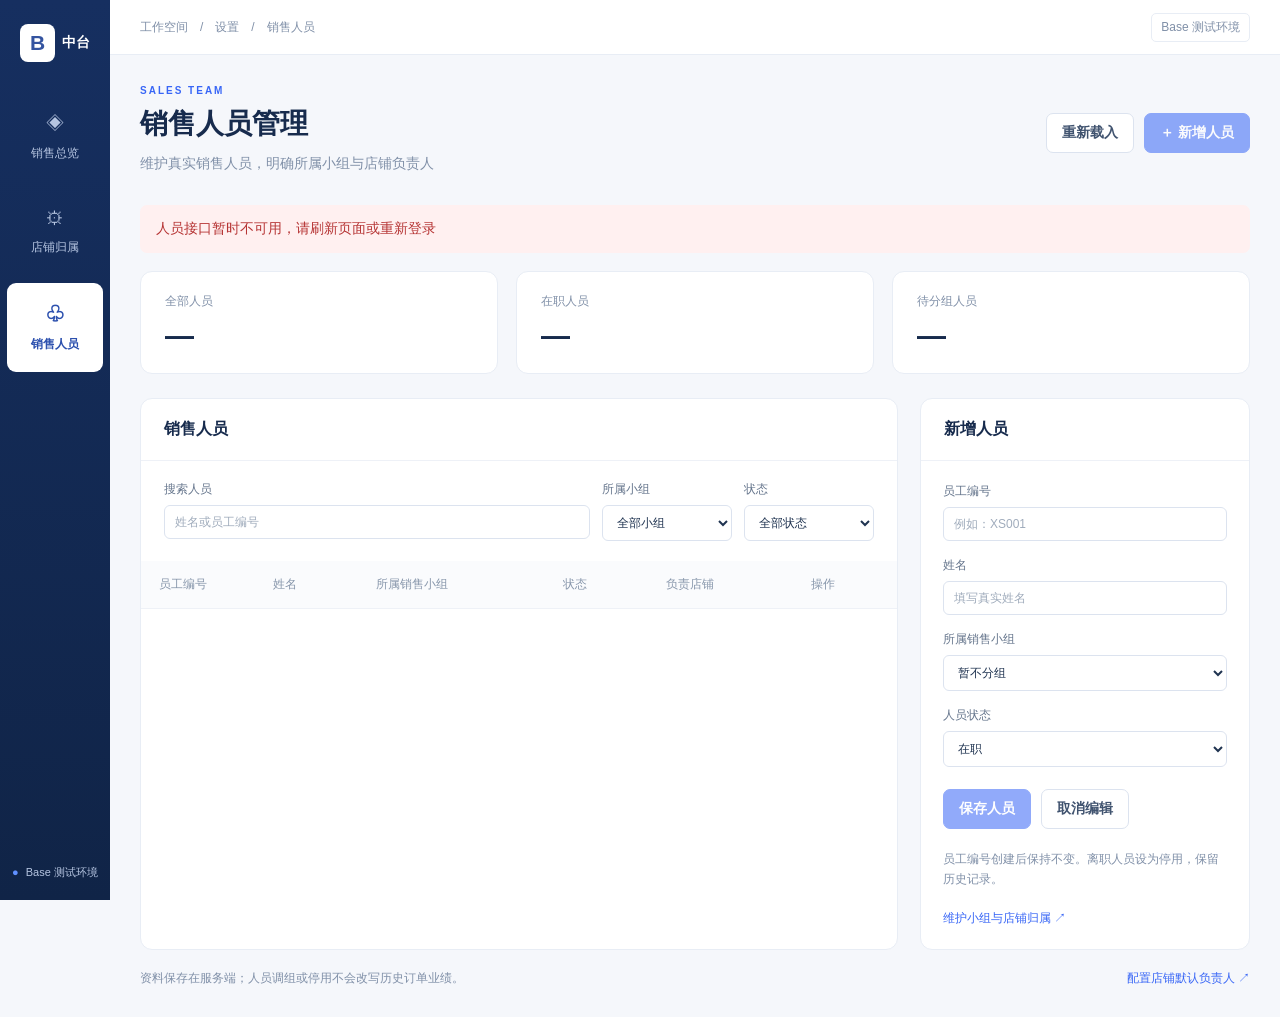
==== app/hosted/people-settings.html @ f9e73189 "Add sales people management and default shop owners" ====
<!doctype html><html lang="zh-CN"><head><meta charset="utf-8"><meta name="viewport" content="width=device-width,initial-scale=1"><title>销售人员管理 · 数据中台</title><style>
:root{font-family:Inter,-apple-system,BlinkMacSystemFont,'Segoe UI','PingFang SC','Microsoft YaHei',sans-serif;color:#172b4d;background:#f5f7fb;font-size:14px}*{box-sizing:border-box}body{margin:0}button,input,select{font:inherit}button,a,input,select{outline-offset:3px}button{cursor:pointer}button:disabled{cursor:default;opacity:.55}a{text-decoration:none;color:inherit}.sidebar{width:110px;position:fixed;inset:0 auto 0 0;background:linear-gradient(#162f60,#102447);color:#b6c5e1;padding:24px 7px}.brand{display:flex;align-items:center;gap:7px;color:#fff;font-weight:700;justify-content:center;margin-bottom:30px}.brand b{background:#fff;color:#3454a0;padding:7px 10px;border-radius:8px;font-size:21px}.nav{display:flex;flex-direction:column;align-items:center;gap:10px;padding:19px 3px;border-radius:9px;font-size:12px;margin-bottom:8px}.nav i{font-style:normal;font-size:18px}.nav.active{background:white;color:#2c50ae;font-weight:600}.side-foot{position:absolute;bottom:20px;font-size:11px;text-align:center;width:96px}.side-foot:before{content:'●';color:#6090ff;margin-right:7px}main{margin-left:110px}header{height:55px;display:flex;align-items:center;justify-content:space-between;background:white;border-bottom:1px solid #e8edf5;padding:0 30px;color:#8090a8;font-size:12px}header span{border:1px solid #e8edf5;border-radius:5px;padding:5px 9px}.content{max-width:1700px;margin:auto;padding:30px}.heading{display:flex;justify-content:space-between;align-items:center;gap:20px;margin-bottom:25px}.eyebrow{font-size:10px;letter-spacing:2px;color:#3866f6;font-weight:700}h1{font-size:28px;margin:9px 0}p{color:#8090a8;line-height:1.65;margin:5px 0}button,.btn{border:1px solid #dce3ef;border-radius:7px;background:white;padding:10px 15px;color:#40536f;font-weight:600}.primary{background:#3866f6;border-color:#3866f6;color:#fff}.actions{display:flex;gap:10px;align-items:center;flex-wrap:wrap}.stats{display:grid;grid-template-columns:repeat(3,1fr);gap:18px;margin-bottom:24px}.stat{background:white;border:1px solid #e8edf5;border-radius:12px;padding:20px 24px}.stat span{color:#8090a8;font-size:12px}.stat strong{display:block;font-size:29px;margin-top:10px}.layout{display:grid;grid-template-columns:minmax(0,1fr) 290px;gap:22px}.panel{background:white;border:1px solid #e8edf5;border-radius:12px;overflow:hidden}.panel-head{padding:20px 23px;border-bottom:1px solid #eef1f7;display:flex;align-items:center;justify-content:space-between}h2{font-size:16px;margin:0}.panel-head small,.muted{color:#8090a8;font-size:12px}.filters{display:flex;gap:12px;padding:20px 23px;flex-wrap:wrap}label{display:flex;flex-direction:column;gap:7px;color:#65758c;font-size:12px}input,select{background:#fff;border:1px solid #dce3ef;border-radius:6px;padding:9px 10px;min-width:0;color:#203451}input::placeholder{color:#a0acbc}.filters label:first-child{flex:1;min-width:180px}.filters select{min-width:130px}.bulk{padding:12px 23px;background:#f8faff;border-top:1px solid #eef1f7;display:flex;gap:10px;align-items:center;flex-wrap:wrap;font-size:12px}.table-wrap{overflow:auto}table{border-collapse:collapse;width:100%;white-space:nowrap}th,td{text-align:left;border-bottom:1px solid #eef1f7;padding:15px 18px;font-size:12px}th{background:#fafbfd;color:#8796ab;font-weight:500}td small{display:block;color:#94a0b2;font-size:10px;margin-top:6px}td:first-child,th:first-child{padding-right:0;width:34px}td select{width:165px}.pill{display:inline-block;background:#edf3ff;color:#4166b8;border-radius:5px;padding:5px 8px;font-size:11px}.pill.gray{color:#8796ab;background:#f1f3f7}.group-form{padding:18px;display:flex;gap:8px;align-items:end}.group-form label{flex:1}.group-form input{width:100%}.groups{list-style:none;margin:0;padding:0 18px}.groups li{border-top:1px solid #eef1f7;padding:13px 0;display:flex;align-items:center;gap:7px}.groups input{flex:1;width:80px;font-size:12px}.groups button{border:0;padding:6px;font-size:11px;color:#3866f6;font-weight:500}.hint{padding:17px 20px;color:#8796ab;font-size:12px;line-height:1.8}.savebar{margin-top:20px;display:flex;align-items:center;justify-content:space-between;gap:15px;font-size:12px;color:#8090a8}.status{border-radius:7px;padding:12px 16px;margin-bottom:18px;background:#eef4ff;color:#355da8;line-height:1.7}.status.error{background:#fff0f0;color:#b63434}.empty{text-align:center;padding:40px;color:#8796ab}.dirty{color:#b47a1e}input[type=checkbox]{accent-color:#3866f6}.group-empty{padding:20px;color:#8796ab;font-size:12px}a.back{color:#3866f6;font-size:12px}[hidden]{display:none!important}@media(max-width:1150px){.layout{grid-template-columns:minmax(0,1fr)}.groups{display:flex;gap:20px;flex-wrap:wrap}.groups li{width:240px}}@media(max-width:650px){.sidebar{width:75px}.brand{font-size:10px}.brand b{font-size:17px;padding:5px}.side-foot{width:60px;font-size:9px}main{margin-left:75px}.content{padding:20px 12px}header{padding:0 14px}.heading{align-items:start;flex-direction:column}h1{font-size:24px}.stats{gap:8px}.stat{padding:15px 10px}.stat strong{font-size:24px}.filters{padding:15px}.filters label{flex:1}.savebar{align-items:start;flex-direction:column}}
.person-form{padding:22px;display:grid;gap:16px}.person-form input,.person-form select{width:100%}.person-form .actions{margin-top:6px}.person-name{font-weight:600}.people-layout{grid-template-columns:minmax(0,1fr) 330px}@media(max-width:1150px){.people-layout{grid-template-columns:1fr}}.form-note{font-size:12px;line-height:1.8;color:#a77827;background:#fff9ec;border-radius:6px;padding:10px}.text-button{border:0;color:#3866f6;background:transparent;padding:5px 0}</style></head><body><aside class="sidebar"><a href="/" class="brand"><b>B</b>中台</a><a class="nav" href="/"><i>◈</i>销售总览</a><a class="nav" href="/settings/shops"><i>⚙</i>店铺归属</a><a class="nav active" href="/settings/people" aria-current="page"><i>♧</i>销售人员</a><div class="side-foot">Base 测试环境</div></aside><main><header><div>工作空间　/　设置　/　销售人员</div><span>Base 测试环境</span></header><div class="content"><div class="heading"><div><div class="eyebrow">SALES TEAM</div><h1>销售人员管理</h1><p>维护真实销售人员，明确所属小组与店铺负责人</p></div><div class="actions"><button id="reload">重新载入</button><button id="new" class="primary" disabled>＋ 新增人员</button></div></div><div id="status" class="status" role="status">正在读取人员资料…</div><div class="stats"><div class="stat"><span>全部人员</span><strong id="total">—</strong></div><div class="stat"><span>在职人员</span><strong id="active">—</strong></div><div class="stat"><span>待分组人员</span><strong id="unassigned">—</strong></div></div><div class="layout people-layout"><section class="panel"><div class="panel-head"><h2>销售人员</h2><small id="count"></small></div><div class="filters"><label>搜索人员<input id="search" placeholder="姓名或员工编号"></label><label>所属小组<select id="filter-group"><option value="">全部小组</option></select></label><label>状态<select id="filter-status"><option value="">全部状态</option><option value="active">在职</option><option value="inactive">停用</option></select></label></div><div class="table-wrap"><table><thead><tr><th style="padding-left:18px;width:auto">员工编号</th><th>姓名</th><th>所属销售小组</th><th>状态</th><th>负责店铺</th><th>操作</th></tr></thead><tbody id="rows"></tbody></table></div><div class="hint" id="updated"></div></section><aside class="panel" style="align-self:start"><div class="panel-head"><h2 id="form-title">新增人员</h2><small id="edit-code"></small></div><form id="person-form" class="person-form"><label>员工编号<input id="person-code" required maxlength="40" placeholder="例如：XS001" autocomplete="off"></label><label>姓名<input id="person-name" required maxlength="80" placeholder="填写真实姓名" autocomplete="off"></label><label>所属销售小组<select id="person-group"><option value="">暂不分组</option></select></label><label>人员状态<select id="person-active"><option value="true">在职</option><option value="false">停用</option></select></label><div id="impact" class="form-note" hidden></div><div class="actions"><button type="submit" id="save" class="primary" disabled>保存人员</button><button type="button" id="cancel">取消编辑</button></div><p style="font-size:12px">员工编号创建后保持不变。离职人员设为停用，保留历史记录。</p><a href="/settings/shops" class="back">维护小组与店铺归属 ↗</a></form></aside></div><div class="savebar"><span>资料保存在服务端；人员调组或停用不会改写历史订单业绩。</span><a href="/settings/shops" class="back">配置店铺默认负责人 ↗</a></div></div></main><script>
const el=id=>document.getElementById(id);
let config=null,editing=null,busy=false,dirty=false;
function status(message,error=false){el('status').textContent=message;el('status').classList.toggle('error',error);el('status').hidden=!message;}
function controls(){document.querySelector('.content').inert=busy;el('new').disabled=busy||!config;el('save').disabled=busy||!config;el('person-code').disabled=Boolean(editing);}
function groupName(id){return config.groups.find(g=>g.id===id)?.name||'未分组';}
function affected(){if(!editing||!config)return [];const group=el('person-group').value||null,active=el('person-active').value==='true';return config.assignments.filter(s=>s.employee_id===editing&&(!active||!group||s.group_id!==group));}
function showImpact(){const list=affected();el('impact').hidden=!list.length;el('impact').textContent='此次调组或停用会清空 '+list.length+' 家店铺的默认负责人，店铺所属小组保留。历史订单业绩不变。';}
function render(){const all=config.employees||[];el('total').textContent=all.length;el('active').textContent=all.filter(p=>p.active).length;el('unassigned').textContent=all.filter(p=>p.active&&!p.group_id).length;const q=el('search').value.trim().toLowerCase(),g=el('filter-group').value,a=el('filter-status').value;const people=all.filter(p=>(!q||[p.code,p.name].some(v=>v.toLowerCase().includes(q)))&&(!g||(g==='__none'?!p.group_id:p.group_id===g))&&(!a||(a==='active')===p.active));el('count').textContent=people.length+' 人';el('rows').replaceChildren();for(const p of people){const tr=document.createElement('tr');for(const value of [p.code,p.name,groupName(p.group_id)])tr.insertCell().textContent=value;const pill=document.createElement('span');pill.className='pill'+(p.active?'':' gray');pill.textContent=p.active?'在职':'停用';tr.insertCell().append(pill);tr.insertCell().textContent=config.assignments.filter(s=>s.employee_id===p.id).length+' 家';const button=document.createElement('button');button.className='text-button';button.textContent='编辑';button.onclick=()=>edit(p);tr.insertCell().append(button);el('rows').append(tr);}if(!people.length){const td=el('rows').insertRow().insertCell();td.colSpan=6;td.className='empty';td.textContent=all.length?'没有符合条件的人员':'尚未添加销售人员，点击右侧表单创建';}el('updated').textContent=config.updated_at?'最后保存 '+new Date(config.updated_at).toLocaleString('zh-CN'):'人员资料尚未保存';}
function edit(person=null,force=false){if(!force&&dirty&&!confirm('当前有未保存的修改，是否放弃？'))return;editing=person?.id||null;dirty=false;el('form-title').textContent=person?'编辑人员':'新增人员';el('edit-code').textContent=person?.code||'';el('person-code').value=person?.code||'';el('person-name').value=person?.name||'';el('person-group').value=person?.group_id||'';el('person-active').value=person?.active===false?'false':'true';showImpact();controls();}
async function request(method='GET',body){const response=await fetch('/api/shop-settings',{method,credentials:'same-origin',cache:'no-store',headers:{'Content-Type':'application/json'},...(body?{body:JSON.stringify(body)}:{})});if(!(response.headers.get('content-type')||'').includes('application/json'))throw Error('人员接口暂时不可用，请刷新页面或重新登录');const result=await response.json();if(!response.ok)throw Error(result.detail||'操作失败');return result;}
async function load(){if(dirty&&!confirm('有未保存的修改，是否放弃并重新载入？'))return;busy=true;controls();try{config=await request();config.employees||=[];const current=el('filter-group').value;el('filter-group').replaceChildren(new Option('全部小组',''),new Option('未分组','__none'));el('person-group').replaceChildren(new Option('暂不分组',''));for(const g of config.groups){el('filter-group').add(new Option(g.name,g.id));el('person-group').add(new Option(g.name,g.id));}el('filter-group').value=current;edit(null,true);render();status('');}catch(e){status(e.message,true);}finally{busy=false;controls();}}
el('person-form').onsubmit=async event=>{event.preventDefault();if(!config||busy)return;const person={id:editing||crypto.randomUUID(),code:el('person-code').value.trim(),name:el('person-name').value.trim(),group_id:el('person-group').value||null,active:el('person-active').value==='true'};if(!person.code||!person.name)return status('请填写员工编号和姓名',true);if(config.employees.some(p=>p.id!==person.id&&p.code.toLowerCase()===person.code.toLowerCase()))return status('员工编号已存在，请使用唯一编号',true);const changes=structuredClone(config);changes.employees=changes.employees.filter(p=>p.id!==person.id);changes.employees.push(person);let cleared=0;for(const s of changes.assignments)if(s.employee_id===person.id&&(!person.active||!person.group_id||s.group_id!==person.group_id)){s.employee_id=null;cleared++;}busy=true;controls();try{const result=await request('PUT',{revision:changes.revision,groups:changes.groups,employees:changes.employees,assignments:changes.assignments});config={...changes,...result};dirty=false;render();edit(null,true);status('人员资料已保存'+(cleared?'；已清空 '+cleared+' 家店铺的默认负责人':'')+'。');}catch(e){status(e.message,true);}finally{busy=false;controls();}};
for(const id of ['person-code','person-name','person-group','person-active'])el(id).addEventListener('input',()=>{dirty=true;showImpact();});for(const id of ['search','filter-group','filter-status'])el(id).addEventListener(id==='search'?'input':'change',()=>config&&render());el('new').onclick=()=>edit();el('cancel').onclick=()=>edit();el('reload').onclick=load;window.addEventListener('beforeunload',event=>{if(dirty){event.preventDefault();event.returnValue='';}});load();
</script></body></html>
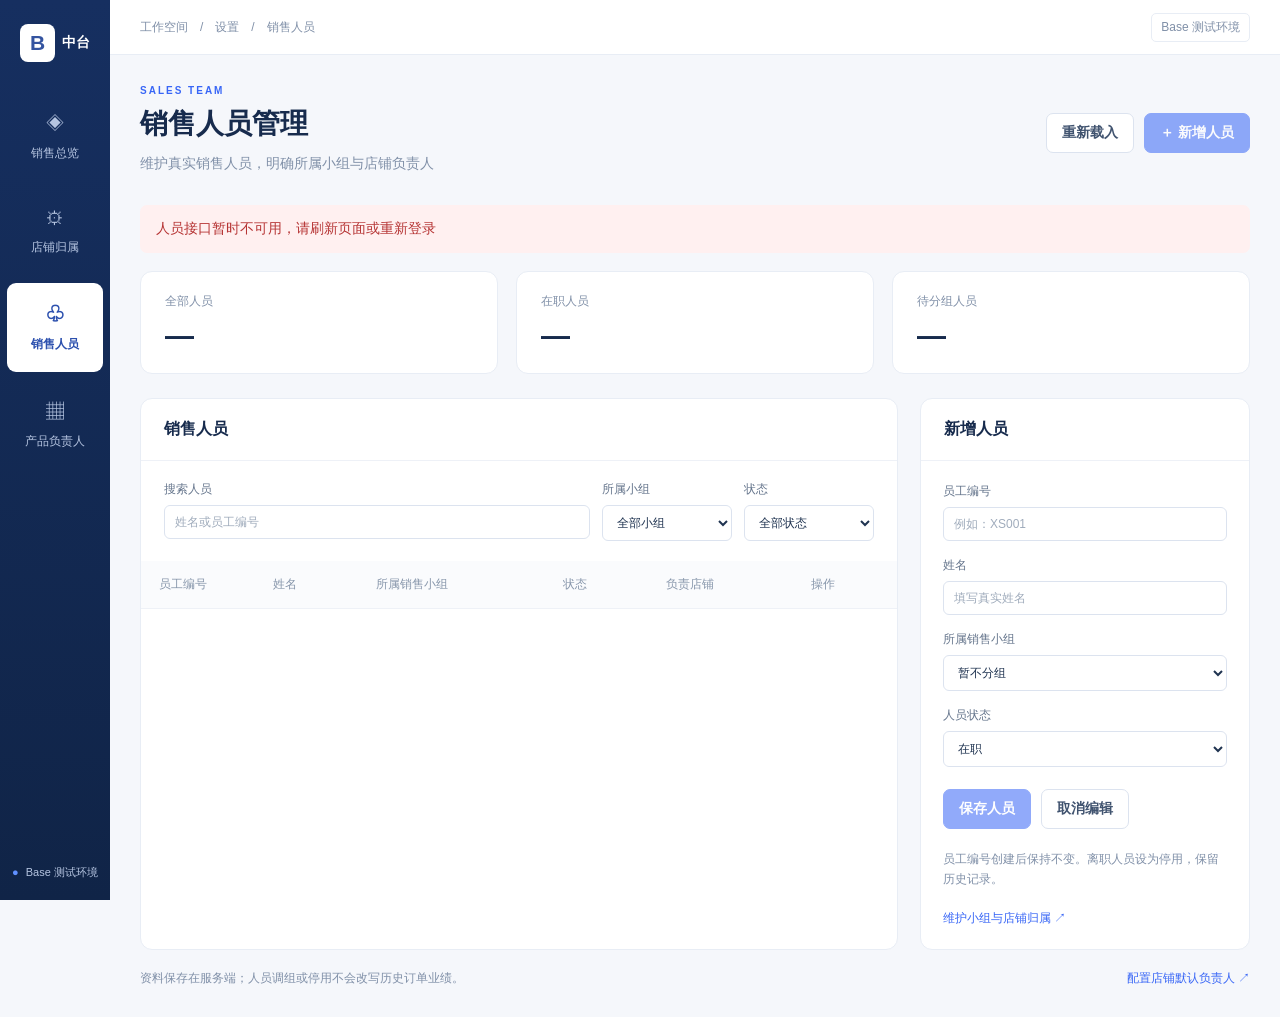
==== commit d5e20b9c: "Add SKU-specific operators for each shop" ====
--- a/app/hosted/people-settings.html
+++ b/app/hosted/people-settings.html
@@ -1,17 +1,18 @@
 <!doctype html><html lang="zh-CN"><head><meta charset="utf-8"><meta name="viewport" content="width=device-width,initial-scale=1"><title>销售人员管理 · 数据中台</title><style>
 :root{font-family:Inter,-apple-system,BlinkMacSystemFont,'Segoe UI','PingFang SC','Microsoft YaHei',sans-serif;color:#172b4d;background:#f5f7fb;font-size:14px}*{box-sizing:border-box}body{margin:0}button,input,select{font:inherit}button,a,input,select{outline-offset:3px}button{cursor:pointer}button:disabled{cursor:default;opacity:.55}a{text-decoration:none;color:inherit}.sidebar{width:110px;position:fixed;inset:0 auto 0 0;background:linear-gradient(#162f60,#102447);color:#b6c5e1;padding:24px 7px}.brand{display:flex;align-items:center;gap:7px;color:#fff;font-weight:700;justify-content:center;margin-bottom:30px}.brand b{background:#fff;color:#3454a0;padding:7px 10px;border-radius:8px;font-size:21px}.nav{display:flex;flex-direction:column;align-items:center;gap:10px;padding:19px 3px;border-radius:9px;font-size:12px;margin-bottom:8px}.nav i{font-style:normal;font-size:18px}.nav.active{background:white;color:#2c50ae;font-weight:600}.side-foot{position:absolute;bottom:20px;font-size:11px;text-align:center;width:96px}.side-foot:before{content:'●';color:#6090ff;margin-right:7px}main{margin-left:110px}header{height:55px;display:flex;align-items:center;justify-content:space-between;background:white;border-bottom:1px solid #e8edf5;padding:0 30px;color:#8090a8;font-size:12px}header span{border:1px solid #e8edf5;border-radius:5px;padding:5px 9px}.content{max-width:1700px;margin:auto;padding:30px}.heading{display:flex;justify-content:space-between;align-items:center;gap:20px;margin-bottom:25px}.eyebrow{font-size:10px;letter-spacing:2px;color:#3866f6;font-weight:700}h1{font-size:28px;margin:9px 0}p{color:#8090a8;line-height:1.65;margin:5px 0}button,.btn{border:1px solid #dce3ef;border-radius:7px;background:white;padding:10px 15px;color:#40536f;font-weight:600}.primary{background:#3866f6;border-color:#3866f6;color:#fff}.actions{display:flex;gap:10px;align-items:center;flex-wrap:wrap}.stats{display:grid;grid-template-columns:repeat(3,1fr);gap:18px;margin-bottom:24px}.stat{background:white;border:1px solid #e8edf5;border-radius:12px;padding:20px 24px}.stat span{color:#8090a8;font-size:12px}.stat strong{display:block;font-size:29px;margin-top:10px}.layout{display:grid;grid-template-columns:minmax(0,1fr) 290px;gap:22px}.panel{background:white;border:1px solid #e8edf5;border-radius:12px;overflow:hidden}.panel-head{padding:20px 23px;border-bottom:1px solid #eef1f7;display:flex;align-items:center;justify-content:space-between}h2{font-size:16px;margin:0}.panel-head small,.muted{color:#8090a8;font-size:12px}.filters{display:flex;gap:12px;padding:20px 23px;flex-wrap:wrap}label{display:flex;flex-direction:column;gap:7px;color:#65758c;font-size:12px}input,select{background:#fff;border:1px solid #dce3ef;border-radius:6px;padding:9px 10px;min-width:0;color:#203451}input::placeholder{color:#a0acbc}.filters label:first-child{flex:1;min-width:180px}.filters select{min-width:130px}.bulk{padding:12px 23px;background:#f8faff;border-top:1px solid #eef1f7;display:flex;gap:10px;align-items:center;flex-wrap:wrap;font-size:12px}.table-wrap{overflow:auto}table{border-collapse:collapse;width:100%;white-space:nowrap}th,td{text-align:left;border-bottom:1px solid #eef1f7;padding:15px 18px;font-size:12px}th{background:#fafbfd;color:#8796ab;font-weight:500}td small{display:block;color:#94a0b2;font-size:10px;margin-top:6px}td:first-child,th:first-child{padding-right:0;width:34px}td select{width:165px}.pill{display:inline-block;background:#edf3ff;color:#4166b8;border-radius:5px;padding:5px 8px;font-size:11px}.pill.gray{color:#8796ab;background:#f1f3f7}.group-form{padding:18px;display:flex;gap:8px;align-items:end}.group-form label{flex:1}.group-form input{width:100%}.groups{list-style:none;margin:0;padding:0 18px}.groups li{border-top:1px solid #eef1f7;padding:13px 0;display:flex;align-items:center;gap:7px}.groups input{flex:1;width:80px;font-size:12px}.groups button{border:0;padding:6px;font-size:11px;color:#3866f6;font-weight:500}.hint{padding:17px 20px;color:#8796ab;font-size:12px;line-height:1.8}.savebar{margin-top:20px;display:flex;align-items:center;justify-content:space-between;gap:15px;font-size:12px;color:#8090a8}.status{border-radius:7px;padding:12px 16px;margin-bottom:18px;background:#eef4ff;color:#355da8;line-height:1.7}.status.error{background:#fff0f0;color:#b63434}.empty{text-align:center;padding:40px;color:#8796ab}.dirty{color:#b47a1e}input[type=checkbox]{accent-color:#3866f6}.group-empty{padding:20px;color:#8796ab;font-size:12px}a.back{color:#3866f6;font-size:12px}[hidden]{display:none!important}@media(max-width:1150px){.layout{grid-template-columns:minmax(0,1fr)}.groups{display:flex;gap:20px;flex-wrap:wrap}.groups li{width:240px}}@media(max-width:650px){.sidebar{width:75px}.brand{font-size:10px}.brand b{font-size:17px;padding:5px}.side-foot{width:60px;font-size:9px}main{margin-left:75px}.content{padding:20px 12px}header{padding:0 14px}.heading{align-items:start;flex-direction:column}h1{font-size:24px}.stats{gap:8px}.stat{padding:15px 10px}.stat strong{font-size:24px}.filters{padding:15px}.filters label{flex:1}.savebar{align-items:start;flex-direction:column}}
-.person-form{padding:22px;display:grid;gap:16px}.person-form input,.person-form select{width:100%}.person-form .actions{margin-top:6px}.person-name{font-weight:600}.people-layout{grid-template-columns:minmax(0,1fr) 330px}@media(max-width:1150px){.people-layout{grid-template-columns:1fr}}.form-note{font-size:12px;line-height:1.8;color:#a77827;background:#fff9ec;border-radius:6px;padding:10px}.text-button{border:0;color:#3866f6;background:transparent;padding:5px 0}</style></head><body><aside class="sidebar"><a href="/" class="brand"><b>B</b>中台</a><a class="nav" href="/"><i>◈</i>销售总览</a><a class="nav" href="/settings/shops"><i>⚙</i>店铺归属</a><a class="nav active" href="/settings/people" aria-current="page"><i>♧</i>销售人员</a><div class="side-foot">Base 测试环境</div></aside><main><header><div>工作空间　/　设置　/　销售人员</div><span>Base 测试环境</span></header><div class="content"><div class="heading"><div><div class="eyebrow">SALES TEAM</div><h1>销售人员管理</h1><p>维护真实销售人员，明确所属小组与店铺负责人</p></div><div class="actions"><button id="reload">重新载入</button><button id="new" class="primary" disabled>＋ 新增人员</button></div></div><div id="status" class="status" role="status">正在读取人员资料…</div><div class="stats"><div class="stat"><span>全部人员</span><strong id="total">—</strong></div><div class="stat"><span>在职人员</span><strong id="active">—</strong></div><div class="stat"><span>待分组人员</span><strong id="unassigned">—</strong></div></div><div class="layout people-layout"><section class="panel"><div class="panel-head"><h2>销售人员</h2><small id="count"></small></div><div class="filters"><label>搜索人员<input id="search" placeholder="姓名或员工编号"></label><label>所属小组<select id="filter-group"><option value="">全部小组</option></select></label><label>状态<select id="filter-status"><option value="">全部状态</option><option value="active">在职</option><option value="inactive">停用</option></select></label></div><div class="table-wrap"><table><thead><tr><th style="padding-left:18px;width:auto">员工编号</th><th>姓名</th><th>所属销售小组</th><th>状态</th><th>负责店铺</th><th>操作</th></tr></thead><tbody id="rows"></tbody></table></div><div class="hint" id="updated"></div></section><aside class="panel" style="align-self:start"><div class="panel-head"><h2 id="form-title">新增人员</h2><small id="edit-code"></small></div><form id="person-form" class="person-form"><label>员工编号<input id="person-code" required maxlength="40" placeholder="例如：XS001" autocomplete="off"></label><label>姓名<input id="person-name" required maxlength="80" placeholder="填写真实姓名" autocomplete="off"></label><label>所属销售小组<select id="person-group"><option value="">暂不分组</option></select></label><label>人员状态<select id="person-active"><option value="true">在职</option><option value="false">停用</option></select></label><div id="impact" class="form-note" hidden></div><div class="actions"><button type="submit" id="save" class="primary" disabled>保存人员</button><button type="button" id="cancel">取消编辑</button></div><p style="font-size:12px">员工编号创建后保持不变。离职人员设为停用，保留历史记录。</p><a href="/settings/shops" class="back">维护小组与店铺归属 ↗</a></form></aside></div><div class="savebar"><span>资料保存在服务端；人员调组或停用不会改写历史订单业绩。</span><a href="/settings/shops" class="back">配置店铺默认负责人 ↗</a></div></div></main><script>
+.person-form{padding:22px;display:grid;gap:16px}.person-form input,.person-form select{width:100%}.person-form .actions{margin-top:6px}.person-name{font-weight:600}.people-layout{grid-template-columns:minmax(0,1fr) 330px}@media(max-width:1150px){.people-layout{grid-template-columns:1fr}}.form-note{font-size:12px;line-height:1.8;color:#a77827;background:#fff9ec;border-radius:6px;padding:10px}.text-button{border:0;color:#3866f6;background:transparent;padding:5px 0}</style></head><body><aside class="sidebar"><a href="/" class="brand"><b>B</b>中台</a><a class="nav" href="/"><i>◈</i>销售总览</a><a class="nav" href="/settings/shops"><i>⚙</i>店铺归属</a><a class="nav active" href="/settings/people" aria-current="page"><i>♧</i>销售人员</a><a class="nav" href="/settings/product-owners"><i>▦</i>产品负责人</a><div class="side-foot">Base 测试环境</div></aside><main><header><div>工作空间　/　设置　/　销售人员</div><span>Base 测试环境</span></header><div class="content"><div class="heading"><div><div class="eyebrow">SALES TEAM</div><h1>销售人员管理</h1><p>维护真实销售人员，明确所属小组与店铺负责人</p></div><div class="actions"><button id="reload">重新载入</button><button id="new" class="primary" disabled>＋ 新增人员</button></div></div><div id="status" class="status" role="status">正在读取人员资料…</div><div class="stats"><div class="stat"><span>全部人员</span><strong id="total">—</strong></div><div class="stat"><span>在职人员</span><strong id="active">—</strong></div><div class="stat"><span>待分组人员</span><strong id="unassigned">—</strong></div></div><div class="layout people-layout"><section class="panel"><div class="panel-head"><h2>销售人员</h2><small id="count"></small></div><div class="filters"><label>搜索人员<input id="search" placeholder="姓名或员工编号"></label><label>所属小组<select id="filter-group"><option value="">全部小组</option></select></label><label>状态<select id="filter-status"><option value="">全部状态</option><option value="active">在职</option><option value="inactive">停用</option></select></label></div><div class="table-wrap"><table><thead><tr><th style="padding-left:18px;width:auto">员工编号</th><th>姓名</th><th>所属销售小组</th><th>状态</th><th>负责店铺</th><th>操作</th></tr></thead><tbody id="rows"></tbody></table></div><div class="hint" id="updated"></div></section><aside class="panel" style="align-self:start"><div class="panel-head"><h2 id="form-title">新增人员</h2><small id="edit-code"></small></div><form id="person-form" class="person-form"><label>员工编号<input id="person-code" required maxlength="40" placeholder="例如：XS001" autocomplete="off"></label><label>姓名<input id="person-name" required maxlength="80" placeholder="填写真实姓名" autocomplete="off"></label><label>所属销售小组<select id="person-group"><option value="">暂不分组</option></select></label><label>人员状态<select id="person-active"><option value="true">在职</option><option value="false">停用</option></select></label><div id="impact" class="form-note" hidden></div><div class="actions"><button type="submit" id="save" class="primary" disabled>保存人员</button><button type="button" id="cancel">取消编辑</button></div><p style="font-size:12px">员工编号创建后保持不变。离职人员设为停用，保留历史记录。</p><a href="/settings/shops" class="back">维护小组与店铺归属 ↗</a></form></aside></div><div class="savebar"><span>资料保存在服务端；人员调组或停用不会改写历史订单业绩。</span><a href="/settings/shops" class="back">配置店铺默认负责人 ↗</a></div></div></main><script>
 const el=id=>document.getElementById(id);
 let config=null,editing=null,busy=false,dirty=false;
 function status(message,error=false){el('status').textContent=message;el('status').classList.toggle('error',error);el('status').hidden=!message;}
 function controls(){document.querySelector('.content').inert=busy;el('new').disabled=busy||!config;el('save').disabled=busy||!config;el('person-code').disabled=Boolean(editing);}
 function groupName(id){return config.groups.find(g=>g.id===id)?.name||'未分组';}
 function affected(){if(!editing||!config)return [];const group=el('person-group').value||null,active=el('person-active').value==='true';return config.assignments.filter(s=>s.employee_id===editing&&(!active||!group||s.group_id!==group));}
-function showImpact(){const list=affected();el('impact').hidden=!list.length;el('impact').textContent='此次调组或停用会清空 '+list.length+' 家店铺的默认负责人，店铺所属小组保留。历史订单业绩不变。';}
-function render(){const all=config.employees||[];el('total').textContent=all.length;el('active').textContent=all.filter(p=>p.active).length;el('unassigned').textContent=all.filter(p=>p.active&&!p.group_id).length;const q=el('search').value.trim().toLowerCase(),g=el('filter-group').value,a=el('filter-status').value;const people=all.filter(p=>(!q||[p.code,p.name].some(v=>v.toLowerCase().includes(q)))&&(!g||(g==='__none'?!p.group_id:p.group_id===g))&&(!a||(a==='active')===p.active));el('count').textContent=people.length+' 人';el('rows').replaceChildren();for(const p of people){const tr=document.createElement('tr');for(const value of [p.code,p.name,groupName(p.group_id)])tr.insertCell().textContent=value;const pill=document.createElement('span');pill.className='pill'+(p.active?'':' gray');pill.textContent=p.active?'在职':'停用';tr.insertCell().append(pill);tr.insertCell().textContent=config.assignments.filter(s=>s.employee_id===p.id).length+' 家';const button=document.createElement('button');button.className='text-button';button.textContent='编辑';button.onclick=()=>edit(p);tr.insertCell().append(button);el('rows').append(tr);}if(!people.length){const td=el('rows').insertRow().insertCell();td.colSpan=6;td.className='empty';td.textContent=all.length?'没有符合条件的人员':'尚未添加销售人员，点击右侧表单创建';}el('updated').textContent=config.updated_at?'最后保存 '+new Date(config.updated_at).toLocaleString('zh-CN'):'人员资料尚未保存';}
+function affectedRules(){if(!editing||!config)return [];const group=el('person-group').value||null,active=el('person-active').value==='true';return(config.product_owners||[]).filter(r=>r.employee_id===editing&&(!active||!group||config.assignments.find(a=>JSON.stringify([a.platform,a.shop_id])===JSON.stringify([r.platform,r.shop_id]))?.group_id!==group));}
+function showImpact(){const list=affected();const productRules=affectedRules();el('impact').hidden=!list.length&&!productRules.length;el('impact').textContent='此次调组或停用会清空 '+list.length+' 家店铺的默认负责人，并移除 '+productRules.length+' 条产品分工。店铺所属小组及历史订单业绩保留。';}
+function render(){const all=config.employees||[];el('total').textContent=all.length;el('active').textContent=all.filter(p=>p.active).length;el('unassigned').textContent=all.filter(p=>p.active&&!p.group_id).length;const q=el('search').value.trim().toLowerCase(),g=el('filter-group').value,a=el('filter-status').value;const people=all.filter(p=>(!q||[p.code,p.name].some(v=>v.toLowerCase().includes(q)))&&(!g||(g==='__none'?!p.group_id:p.group_id===g))&&(!a||(a==='active')===p.active));el('count').textContent=people.length+' 人';el('rows').replaceChildren();for(const p of people){const tr=document.createElement('tr');for(const value of [p.code,p.name,groupName(p.group_id)])tr.insertCell().textContent=value;const pill=document.createElement('span');pill.className='pill'+(p.active?'':' gray');pill.textContent=p.active?'在职':'停用';tr.insertCell().append(pill);tr.insertCell().textContent=new Set([...config.assignments.filter(s=>s.employee_id===p.id),...(config.product_owners||[]).filter(s=>s.employee_id===p.id)].map(s=>JSON.stringify([s.platform,s.shop_id]))).size+' 家';const button=document.createElement('button');button.className='text-button';button.textContent='编辑';button.onclick=()=>edit(p);tr.insertCell().append(button);el('rows').append(tr);}if(!people.length){const td=el('rows').insertRow().insertCell();td.colSpan=6;td.className='empty';td.textContent=all.length?'没有符合条件的人员':'尚未添加销售人员，点击右侧表单创建';}el('updated').textContent=config.updated_at?'最后保存 '+new Date(config.updated_at).toLocaleString('zh-CN'):'人员资料尚未保存';}
 function edit(person=null,force=false){if(!force&&dirty&&!confirm('当前有未保存的修改，是否放弃？'))return;editing=person?.id||null;dirty=false;el('form-title').textContent=person?'编辑人员':'新增人员';el('edit-code').textContent=person?.code||'';el('person-code').value=person?.code||'';el('person-name').value=person?.name||'';el('person-group').value=person?.group_id||'';el('person-active').value=person?.active===false?'false':'true';showImpact();controls();}
 async function request(method='GET',body){const response=await fetch('/api/shop-settings',{method,credentials:'same-origin',cache:'no-store',headers:{'Content-Type':'application/json'},...(body?{body:JSON.stringify(body)}:{})});if(!(response.headers.get('content-type')||'').includes('application/json'))throw Error('人员接口暂时不可用，请刷新页面或重新登录');const result=await response.json();if(!response.ok)throw Error(result.detail||'操作失败');return result;}
 async function load(){if(dirty&&!confirm('有未保存的修改，是否放弃并重新载入？'))return;busy=true;controls();try{config=await request();config.employees||=[];const current=el('filter-group').value;el('filter-group').replaceChildren(new Option('全部小组',''),new Option('未分组','__none'));el('person-group').replaceChildren(new Option('暂不分组',''));for(const g of config.groups){el('filter-group').add(new Option(g.name,g.id));el('person-group').add(new Option(g.name,g.id));}el('filter-group').value=current;edit(null,true);render();status('');}catch(e){status(e.message,true);}finally{busy=false;controls();}}
-el('person-form').onsubmit=async event=>{event.preventDefault();if(!config||busy)return;const person={id:editing||crypto.randomUUID(),code:el('person-code').value.trim(),name:el('person-name').value.trim(),group_id:el('person-group').value||null,active:el('person-active').value==='true'};if(!person.code||!person.name)return status('请填写员工编号和姓名',true);if(config.employees.some(p=>p.id!==person.id&&p.code.toLowerCase()===person.code.toLowerCase()))return status('员工编号已存在，请使用唯一编号',true);const changes=structuredClone(config);changes.employees=changes.employees.filter(p=>p.id!==person.id);changes.employees.push(person);let cleared=0;for(const s of changes.assignments)if(s.employee_id===person.id&&(!person.active||!person.group_id||s.group_id!==person.group_id)){s.employee_id=null;cleared++;}busy=true;controls();try{const result=await request('PUT',{revision:changes.revision,groups:changes.groups,employees:changes.employees,assignments:changes.assignments});config={...changes,...result};dirty=false;render();edit(null,true);status('人员资料已保存'+(cleared?'；已清空 '+cleared+' 家店铺的默认负责人':'')+'。');}catch(e){status(e.message,true);}finally{busy=false;controls();}};
+el('person-form').onsubmit=async event=>{event.preventDefault();if(!config||busy)return;const person={id:editing||crypto.randomUUID(),code:el('person-code').value.trim(),name:el('person-name').value.trim(),group_id:el('person-group').value||null,active:el('person-active').value==='true'};if(!person.code||!person.name)return status('请填写员工编号和姓名',true);if(config.employees.some(p=>p.id!==person.id&&p.code.toLowerCase()===person.code.toLowerCase()))return status('员工编号已存在，请使用唯一编号',true);const changes=structuredClone(config);changes.employees=changes.employees.filter(p=>p.id!==person.id);changes.employees.push(person);let cleared=0;for(const s of changes.assignments)if(s.employee_id===person.id&&(!person.active||!person.group_id||s.group_id!==person.group_id)){s.employee_id=null;cleared++;}const rulesBefore=(changes.product_owners||[]).length;changes.product_owners=(changes.product_owners||[]).filter(r=>r.employee_id!==person.id||(person.active&&person.group_id&&changes.assignments.find(a=>JSON.stringify([a.platform,a.shop_id])===JSON.stringify([r.platform,r.shop_id]))?.group_id===person.group_id));const rulesCleared=rulesBefore-changes.product_owners.length;busy=true;controls();try{const result=await request('PUT',{revision:changes.revision,groups:changes.groups,employees:changes.employees,assignments:changes.assignments,product_owners:changes.product_owners});config={...changes,...result};dirty=false;render();edit(null,true);status('人员资料已保存'+(cleared?'；已清空 '+cleared+' 家店铺的默认负责人':'')+(rulesCleared?'；已移除 '+rulesCleared+' 条产品分工':'')+'。');}catch(e){status(e.message,true);}finally{busy=false;controls();}};
 for(const id of ['person-code','person-name','person-group','person-active'])el(id).addEventListener('input',()=>{dirty=true;showImpact();});for(const id of ['search','filter-group','filter-status'])el(id).addEventListener(id==='search'?'input':'change',()=>config&&render());el('new').onclick=()=>edit();el('cancel').onclick=()=>edit();el('reload').onclick=load;window.addEventListener('beforeunload',event=>{if(dirty){event.preventDefault();event.returnValue='';}});load();
 </script></body></html>
